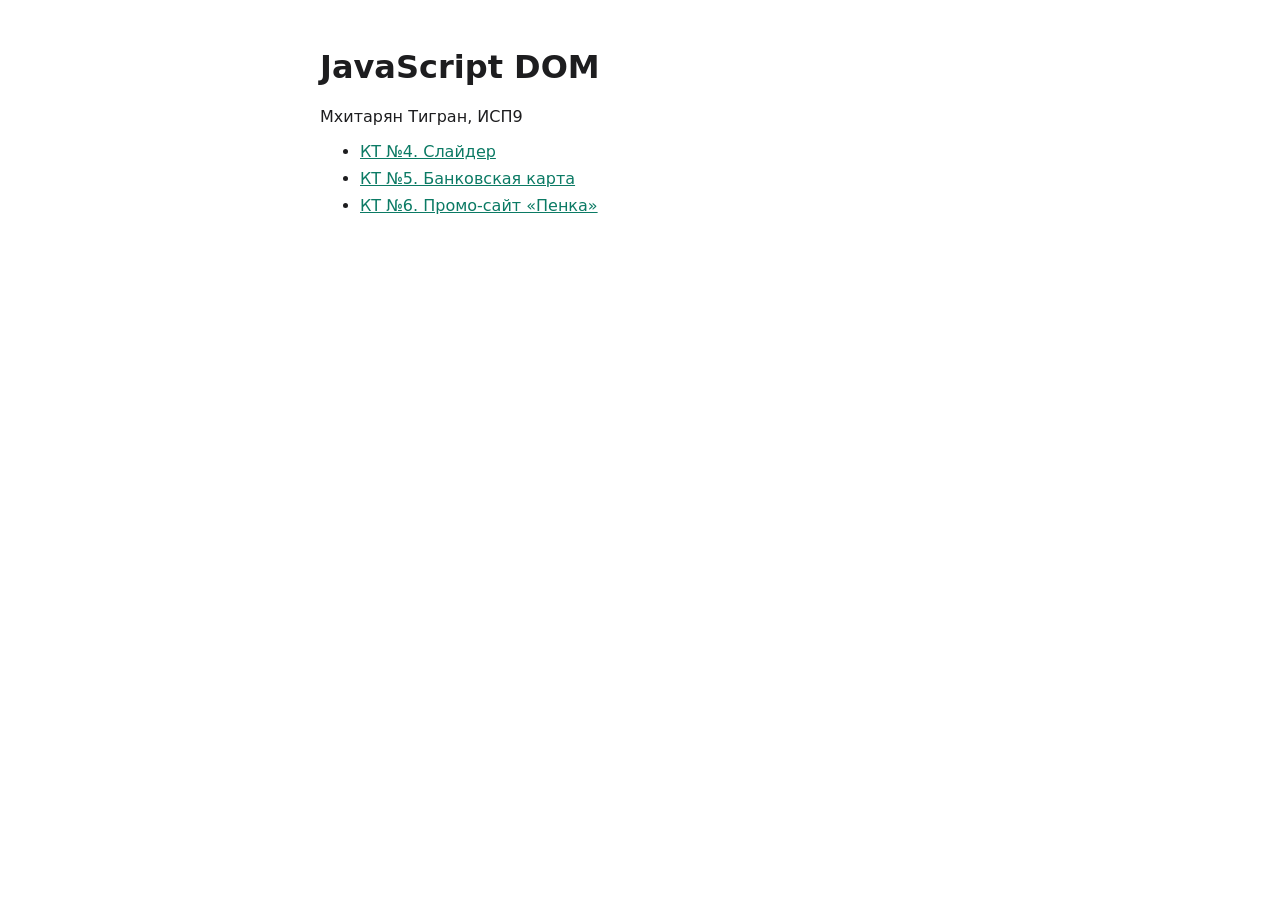
==== index.html @ 3eb2ca1a "JavaScript DOM checkpoints 4 to 6" ====
<!doctype html>
<html lang="ru">
<head>
<meta charset="utf-8">
<meta name="viewport" content="width=device-width, initial-scale=1">
<title>JavaScript DOM — контрольные точки</title>
<style>
body{font-family:system-ui,-apple-system,sans-serif;max-width:640px;margin:48px auto;padding:0 16px;color:#1d1d1f}
a{color:#0b7a64}
li{margin:8px 0}
</style>
</head>
<body>
<h1>JavaScript DOM</h1>
<p>Мхитарян Тигран, ИСП9</p>
<ul>
<li><a href="kt4-slider/">КТ №4. Слайдер</a></li>
<li><a href="kt5-bank-card/">КТ №5. Банковская карта</a></li>
<li><a href="kt6-promo-site/">КТ №6. Промо-сайт «Пенка»</a></li>
</ul>
</body>
</html>
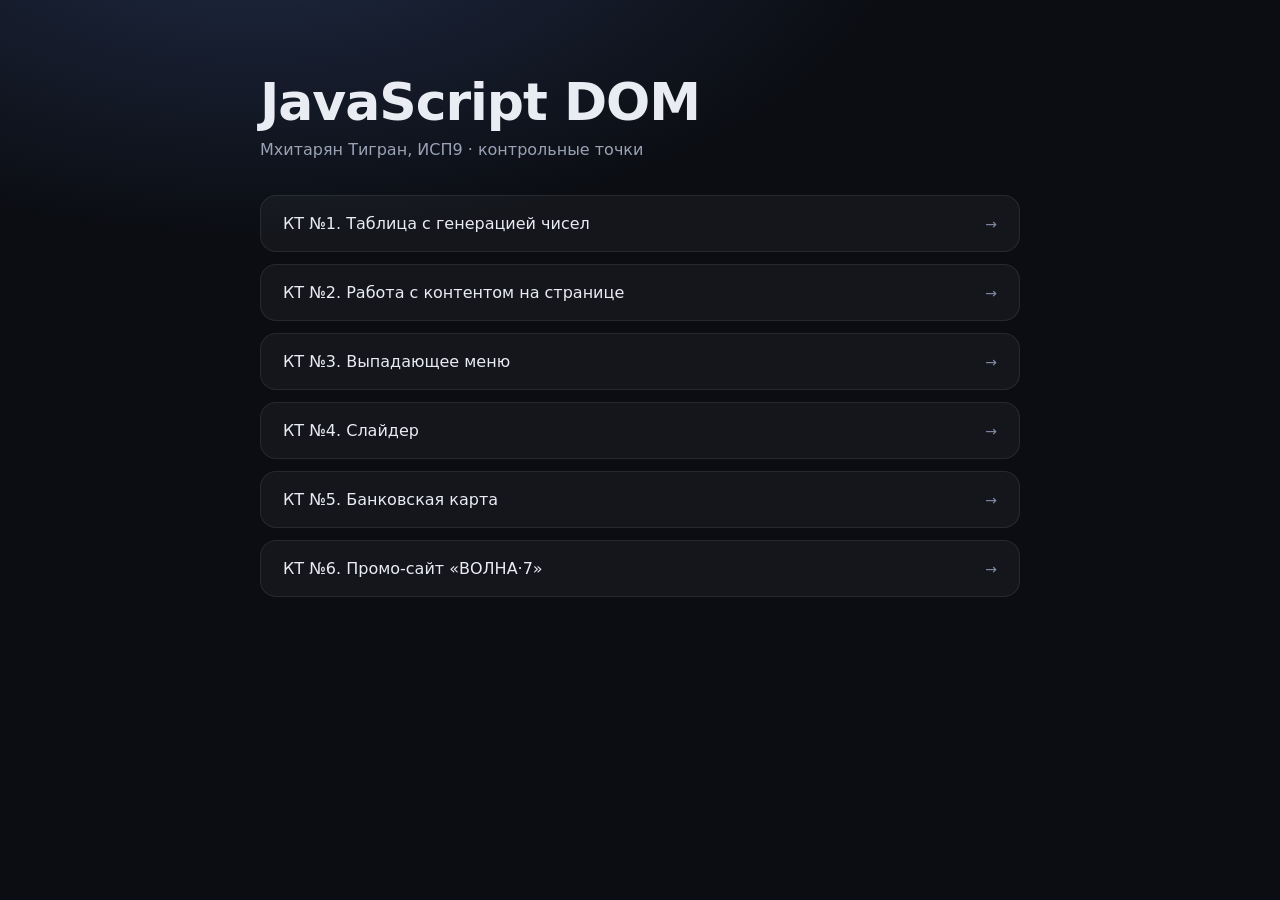
==== commit bbb155a5: "Rebuild checkpoints 3 to 6 and add checkpoints 1 and 2" ====
--- a/index.html
+++ b/index.html
@@ -5,18 +5,29 @@
 <meta name="viewport" content="width=device-width, initial-scale=1">
 <title>JavaScript DOM — контрольные точки</title>
 <style>
-body{font-family:system-ui,-apple-system,sans-serif;max-width:640px;margin:48px auto;padding:0 16px;color:#1d1d1f}
-a{color:#0b7a64}
-li{margin:8px 0}
+:root{color-scheme:dark}
+body{margin:0;min-height:100vh;font-family:-apple-system,"Segoe UI",Inter,system-ui,sans-serif;background:radial-gradient(1200px 600px at 20% -10%,#1f2a44 0%,#0b0d12 55%);color:#e9ecf2}
+main{max-width:760px;margin:0 auto;padding:72px 20px}
+h1{font-size:clamp(32px,6vw,52px);letter-spacing:-.02em;margin:0 0 8px}
+p{color:#9aa3b5;margin:0 0 36px}
+ul{list-style:none;margin:0;padding:0;display:grid;gap:12px}
+a{display:flex;justify-content:space-between;align-items:center;gap:16px;padding:18px 22px;border-radius:16px;background:rgba(255,255,255,.04);border:1px solid rgba(255,255,255,.08);color:inherit;text-decoration:none;transition:transform .2s,background .2s,border-color .2s}
+a:hover{transform:translateY(-2px);background:rgba(255,255,255,.07);border-color:rgba(255,255,255,.18)}
+span{color:#7f8aa3;font-size:14px}
 </style>
 </head>
 <body>
+<main>
 <h1>JavaScript DOM</h1>
-<p>Мхитарян Тигран, ИСП9</p>
+<p>Мхитарян Тигран, ИСП9 · контрольные точки</p>
 <ul>
-<li><a href="kt4-slider/">КТ №4. Слайдер</a></li>
-<li><a href="kt5-bank-card/">КТ №5. Банковская карта</a></li>
-<li><a href="kt6-promo-site/">КТ №6. Промо-сайт «Пенка»</a></li>
+<li><a href="kt1-number-table/">КТ №1. Таблица с генерацией чисел<span>→</span></a></li>
+<li><a href="kt2-page-content/">КТ №2. Работа с контентом на странице<span>→</span></a></li>
+<li><a href="kt3-dropdown-menu/">КТ №3. Выпадающее меню<span>→</span></a></li>
+<li><a href="kt4-slider/">КТ №4. Слайдер<span>→</span></a></li>
+<li><a href="kt5-bank-card/">КТ №5. Банковская карта<span>→</span></a></li>
+<li><a href="kt6-promo-site/">КТ №6. Промо-сайт «ВОЛНА·7»<span>→</span></a></li>
 </ul>
+</main>
 </body>
 </html>
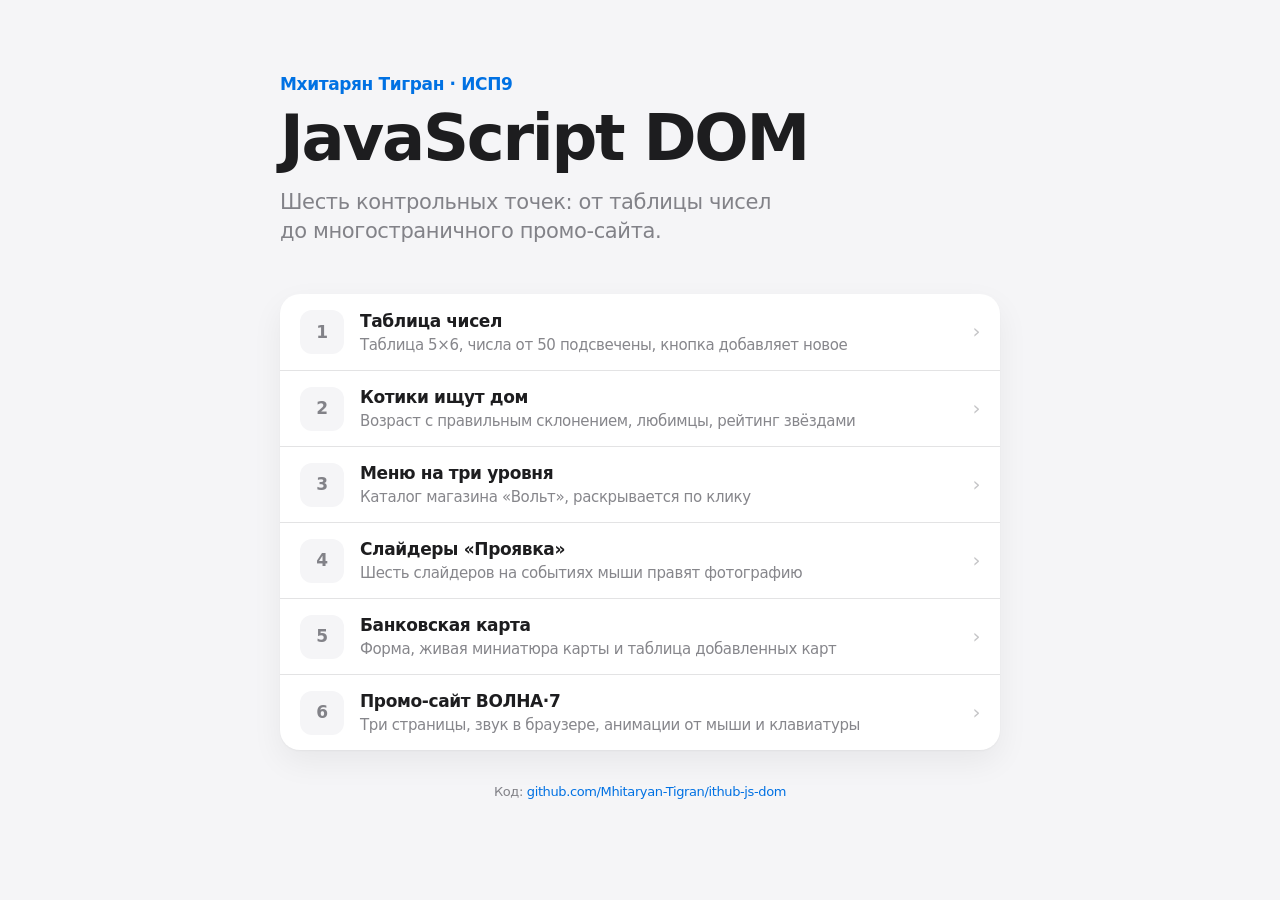
==== commit cdf64308: "Redesign every checkpoint along Apple HIG Co-Authored-By: Claude Opus 5.5 <noreply@anthropic.com>" ====
--- a/index.html
+++ b/index.html
@@ -2,32 +2,66 @@
 <html lang="ru">
 <head>
 <meta charset="utf-8">
-<meta name="viewport" content="width=device-width, initial-scale=1">
+<meta name="viewport" content="width=device-width, initial-scale=1, viewport-fit=cover">
+<meta name="color-scheme" content="light dark">
 <title>JavaScript DOM — контрольные точки</title>
 <style>
-:root{color-scheme:dark}
-body{margin:0;min-height:100vh;font-family:-apple-system,"Segoe UI",Inter,system-ui,sans-serif;background:radial-gradient(1200px 600px at 20% -10%,#1f2a44 0%,#0b0d12 55%);color:#e9ecf2}
-main{max-width:760px;margin:0 auto;padding:72px 20px}
-h1{font-size:clamp(32px,6vw,52px);letter-spacing:-.02em;margin:0 0 8px}
-p{color:#9aa3b5;margin:0 0 36px}
-ul{list-style:none;margin:0;padding:0;display:grid;gap:12px}
-a{display:flex;justify-content:space-between;align-items:center;gap:16px;padding:18px 22px;border-radius:16px;background:rgba(255,255,255,.04);border:1px solid rgba(255,255,255,.08);color:inherit;text-decoration:none;transition:transform .2s,background .2s,border-color .2s}
-a:hover{transform:translateY(-2px);background:rgba(255,255,255,.07);border-color:rgba(255,255,255,.18)}
-span{color:#7f8aa3;font-size:14px}
+:root {
+  color-scheme: light dark;
+  --bg: #f5f5f7;
+  --surface: #ffffff;
+  --label: #1d1d1f;
+  --label-2: rgba(60, 60, 67, 0.62);
+  --label-3: rgba(60, 60, 67, 0.3);
+  --separator: rgba(60, 60, 67, 0.14);
+  --accent: #0071e3;
+  --shadow: 0 1px 2px rgba(0, 0, 0, 0.04), 0 12px 32px rgba(0, 0, 0, 0.06);
+}
+@media (prefers-color-scheme: dark) {
+  :root {
+    --bg: #000000;
+    --surface: #1c1c1e;
+    --label: #f5f5f7;
+    --label-2: rgba(235, 235, 245, 0.62);
+    --label-3: rgba(235, 235, 245, 0.3);
+    --separator: rgba(84, 84, 88, 0.5);
+    --accent: #2997ff;
+    --shadow: 0 0 0 0 transparent;
+  }
+}
+* { box-sizing: border-box; }
+body { margin: 0; background: var(--bg); color: var(--label); font: 17px/1.47 -apple-system, BlinkMacSystemFont, "SF Pro Text", system-ui, "Segoe UI", Roboto, sans-serif; letter-spacing: -0.022em; -webkit-font-smoothing: antialiased; }
+main { max-width: 760px; margin: 0 auto; padding: max(72px, env(safe-area-inset-top)) 20px 80px; }
+.eyebrow { margin: 0 0 8px; color: var(--accent); font-size: 17px; font-weight: 600; }
+h1 { margin: 0; font: 700 clamp(2.75rem, 4vw + 1.4rem, 4rem)/1.05 -apple-system, BlinkMacSystemFont, "SF Pro Display", system-ui, sans-serif; letter-spacing: -0.035em; }
+.lede { margin: 16px 0 48px; color: var(--label-2); font-size: 21px; line-height: 1.38; }
+ol { margin: 0; padding: 0; list-style: none; background: var(--surface); border-radius: 20px; box-shadow: var(--shadow); overflow: hidden; }
+li + li a { border-top: 1px solid var(--separator); }
+a { display: grid; grid-template-columns: 44px 1fr auto; align-items: center; gap: 16px; min-height: 76px; padding: 14px 20px; color: inherit; text-decoration: none; transition: background 180ms ease; }
+a:hover { background: color-mix(in srgb, var(--accent) 6%, transparent); }
+a:focus-visible { outline: 3px solid color-mix(in srgb, var(--accent) 60%, transparent); outline-offset: -3px; }
+.num { display: grid; place-items: center; width: 44px; height: 44px; border-radius: 12px; background: var(--bg); color: var(--label-2); font-weight: 600; font-variant-numeric: tabular-nums; }
+.title { display: block; font-weight: 600; }
+.desc { display: block; color: var(--label-2); font-size: 15px; }
+.chev { color: var(--label-3); font-size: 20px; }
+footer { margin-top: 32px; color: var(--label-2); font-size: 13px; text-align: center; }
+footer a { display: inline; color: var(--accent); padding: 0; min-height: 0; }
 </style>
 </head>
 <body>
 <main>
-<h1>JavaScript DOM</h1>
-<p>Мхитарян Тигран, ИСП9 · контрольные точки</p>
-<ul>
-<li><a href="kt1-number-table/">КТ №1. Таблица с генерацией чисел<span>→</span></a></li>
-<li><a href="kt2-page-content/">КТ №2. Работа с контентом на странице<span>→</span></a></li>
-<li><a href="kt3-dropdown-menu/">КТ №3. Выпадающее меню<span>→</span></a></li>
-<li><a href="kt4-slider/">КТ №4. Слайдер<span>→</span></a></li>
-<li><a href="kt5-bank-card/">КТ №5. Банковская карта<span>→</span></a></li>
-<li><a href="kt6-promo-site/">КТ №6. Промо-сайт «ВОЛНА·7»<span>→</span></a></li>
-</ul>
+  <p class="eyebrow">Мхитарян Тигран · ИСП9</p>
+  <h1>JavaScript DOM</h1>
+  <p class="lede">Шесть контрольных точек: от&nbsp;таблицы чисел до&nbsp;многостраничного промо-сайта.</p>
+  <ol>
+    <li><a href="kt1-number-table/"><span class="num">1</span><span><span class="title">Таблица чисел</span><span class="desc">Таблица 5×6, числа от&nbsp;50 подсвечены, кнопка добавляет новое</span></span><span class="chev" aria-hidden="true">›</span></a></li>
+    <li><a href="kt2-page-content/"><span class="num">2</span><span><span class="title">Котики ищут дом</span><span class="desc">Возраст с&nbsp;правильным склонением, любимцы, рейтинг звёздами</span></span><span class="chev" aria-hidden="true">›</span></a></li>
+    <li><a href="kt3-dropdown-menu/"><span class="num">3</span><span><span class="title">Меню на три уровня</span><span class="desc">Каталог магазина «Вольт», раскрывается по&nbsp;клику</span></span><span class="chev" aria-hidden="true">›</span></a></li>
+    <li><a href="kt4-slider/"><span class="num">4</span><span><span class="title">Слайдеры «Проявка»</span><span class="desc">Шесть слайдеров на&nbsp;событиях мыши правят фотографию</span></span><span class="chev" aria-hidden="true">›</span></a></li>
+    <li><a href="kt5-bank-card/"><span class="num">5</span><span><span class="title">Банковская карта</span><span class="desc">Форма, живая миниатюра карты и&nbsp;таблица добавленных карт</span></span><span class="chev" aria-hidden="true">›</span></a></li>
+    <li><a href="kt6-promo-site/"><span class="num">6</span><span><span class="title">Промо-сайт ВОЛНА·7</span><span class="desc">Три страницы, звук в&nbsp;браузере, анимации от&nbsp;мыши и&nbsp;клавиатуры</span></span><span class="chev" aria-hidden="true">›</span></a></li>
+  </ol>
+  <footer>Код: <a href="https://github.com/Mhitaryan-Tigran/ithub-js-dom">github.com/Mhitaryan-Tigran/ithub-js-dom</a></footer>
 </main>
 </body>
 </html>
